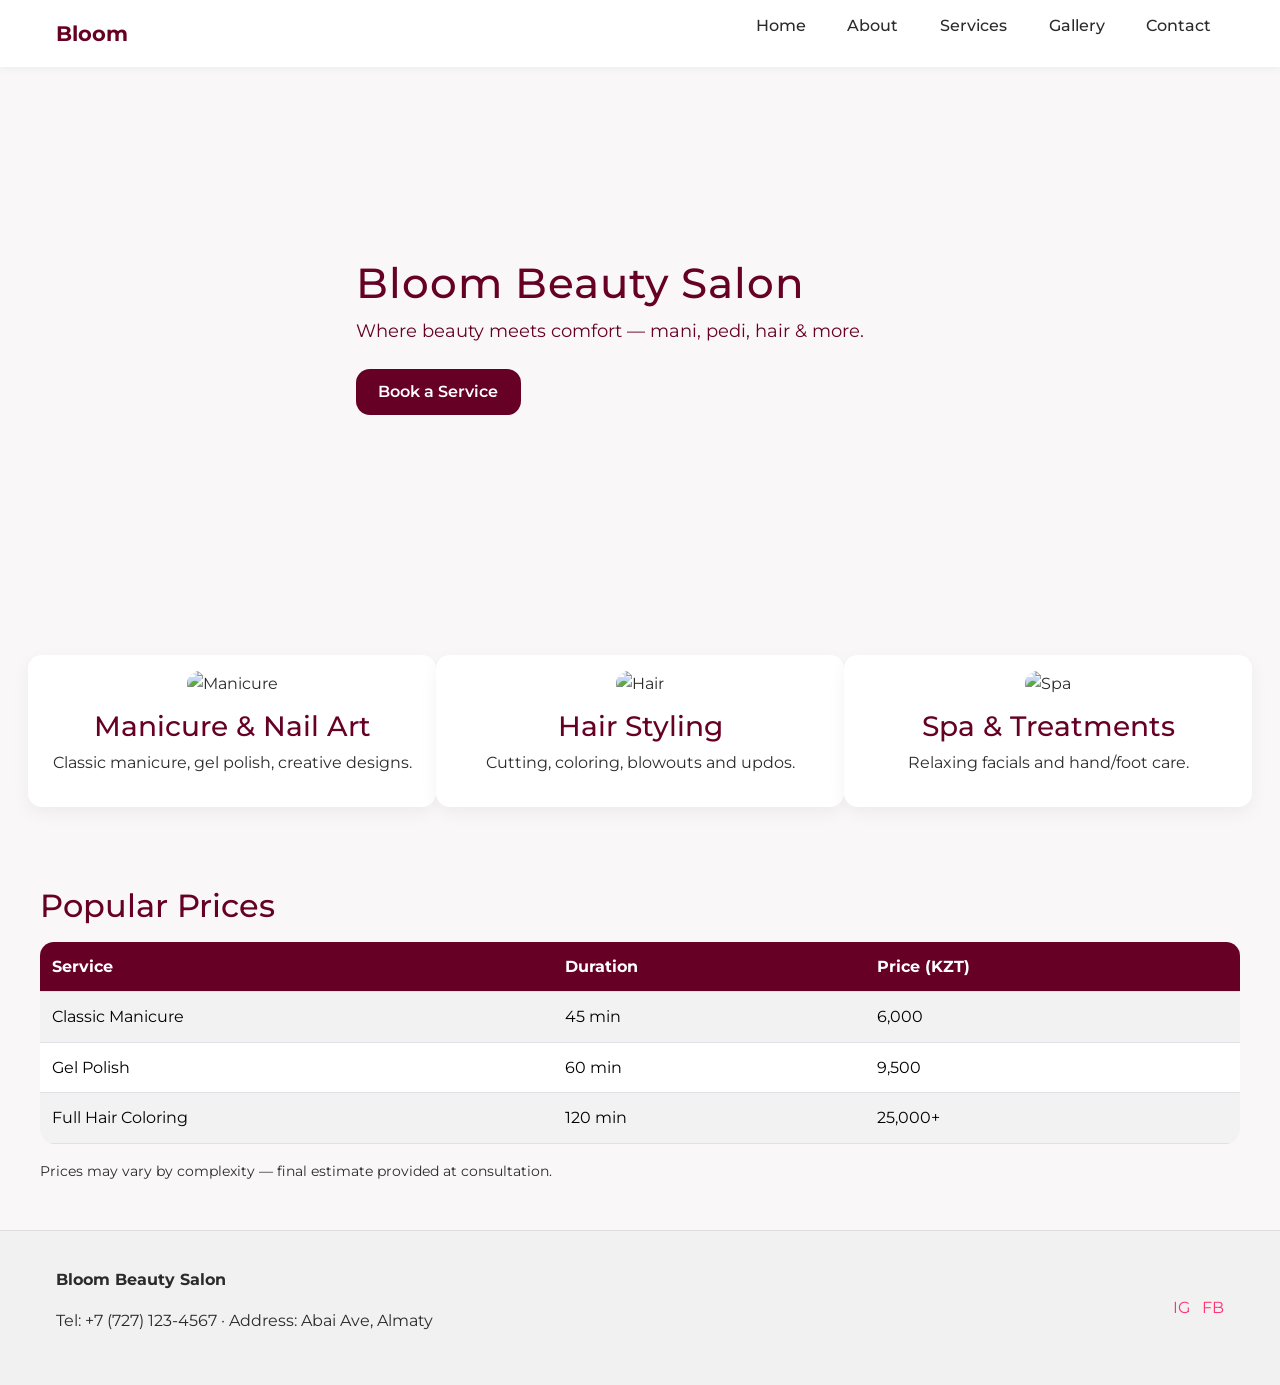
==== index.html @ 1c60db78 "project" ====
<!doctype html>
<html lang="ru">
<head>
  <meta charset="utf-8" />
  <meta name="viewport" content="width=device-width,initial-scale=1" />
  <title>Bloom Beauty Salon — Home</title>
  <link href="https://cdn.jsdelivr.net/npm/bootstrap@5.3.2/dist/css/bootstrap.min.css" rel="stylesheet">
  <link href="https://fonts.googleapis.com/css2?family=Montserrat:wght@300;400;600;700&display=swap" rel="stylesheet">
  <link rel="stylesheet" href="css/style.css">
</head>
<body>
  <header class="site-header">
    <div class="container header-inner">
      <a class="logo" href="index.html">
        <span>Bloom</span>
      </a>

      <nav class="nav" id="mainNav">
        <ul class="nav-list">
          <li><a href="index.html">Home</a></li>
          <li><a href="about.html">About</a></li>
          <li><a href="services.html">Services</a></li>
          <li><a href="gallery.html">Gallery</a></li>
          <li><a href="contact.html">Contact</a></li>
        </ul>
      </nav>

      <button class="nav-toggle" id="navToggle" aria-label="Toggle navigation">☰</button>
    </div>
  </header>

  <main>
    <section class="hero fade-in">
      <div class="hero-bg" style="background-image:url('assets/hero.jpg')" role="img" aria-label="Salon interior"></div>
      <div class="hero-content container">
        <h1>Bloom Beauty Salon</h1>
        <p class="tagline">Where beauty meets comfort — mani, pedi, hair & more.</p>
        <a class="btn btn-primary" href="services.html">Book a Service</a>
      </div>
    </section>

    <section class="features container fade-in">
      <div class="row">
        <article class="col-md-4 feature-card">
          <img src="images/manicure.webp" alt="Manicure" loading="lazy">
          <h3>Manicure & Nail Art</h3>
          <p>Classic manicure, gel polish, creative designs.</p>
        </article>

        <article class="col-md-4 feature-card">
          <img src="images/hairstyle.jpg" alt="Hair" loading="lazy">
          <h3>Hair Styling</h3>
          <p>Cutting, coloring, blowouts and updos.</p>
        </article>

        <article class="col-md-4 feature-card">
          <img src="images/spa.avif" alt="Spa" loading="lazy">
          <h3>Spa & Treatments</h3>
          <p>Relaxing facials and hand/foot care.</p>
        </article>
      </div>
    </section>

    <section class="pricing container fade-in" id="pricing">
      <h2>Popular Prices</h2>
      <div class="table-responsive">
        <table class="table table-striped table-hover">
          <thead>
            <tr>
              <th>Service</th>
              <th>Duration</th>
              <th>Price (KZT)</th>
            </tr>
          </thead>
          <tbody>
            <tr>
              <td>Classic Manicure</td>
              <td>45 min</td>
              <td>6,000</td>
            </tr>
            <tr>
              <td>Gel Polish</td>
              <td>60 min</td>
              <td>9,500</td>
            </tr>
            <tr>
              <td>Full Hair Coloring</td>
              <td>120 min</td>
              <td>25,000+</td>
            </tr>
          </tbody>
        </table>
      </div>
      <p class="muted small">Prices may vary by complexity — final estimate provided at consultation.</p>
    </section>

  </main>

  <footer class="site-footer">
    <div class="container footer-inner">
      <div>
        <p><strong>Bloom Beauty Salon</strong></p>
        <p>Tel: +7 (727) 123-4567 · Address: Abai Ave, Almaty</p>
      </div>
      <div class="social">
        <a href="#" aria-label="Instagram">IG</a>
        <a href="#" aria-label="Facebook">FB</a>
      </div>
    </div>
  </footer>

  <script src="https://code.jquery.com/jquery-3.6.0.min.js"></script>
  <script src="js/script.js"></script>
  <script src="https://cdn.jsdelivr.net/npm/bootstrap@5.3.2/dist/js/bootstrap.bundle.min.js"></script>
</body>
</html>
---- css/style.css ----
:root {
  --brand-deep: #660024;
  --brand-pink: #ff3374;
  --bg: #faf7f8;
  --text: #2b2b2b;
  --text-muted: #555;
  --white: #ffffff;
  --radius: 14px;
  --max-width: 1200px;
  --font-sans: 'Montserrat', sans-serif;
}

/*Global*/
* { box-sizing: border-box; margin: 0; padding: 0; }
html, body { height: 100%; scroll-behavior: smooth; }
body {
  font-family: var(--font-sans);
  background: var(--bg);
  color: var(--text);
  line-height: 1.6;
  -webkit-font-smoothing: antialiased;
}
.container {
  max-width: var(--max-width);
  margin: 0 auto;
  padding: 1rem;
}

/*Header*/
.site-header {
  background: var(--white);
  box-shadow: 0 2px 8px rgba(0,0,0,0.05);
  position: sticky;
  top: 0;
  z-index: 100;
}
.header-inner {
  display: flex;
  justify-content: space-between;
  align-items: center;
  padding: 0.8rem 1rem;
}
.logo {
  display: flex;
  align-items: center;
  gap: 0.5rem;
  text-decoration: none;
  color: var(--brand-deep);
  font-weight: 700;
  font-size: 1.3rem;
}

/* Navigation */
.nav-list {
  list-style: none;
  display: flex;
  gap: 1rem;
}
.nav-list a {
  color: var(--text);
  text-decoration: none;
  padding: 0.5rem 0.8rem;
  border-radius: 8px;
  transition: all 0.3s ease;
  font-weight: 500;
}
.nav-list a:hover,
.nav-list a.active {
  background: var(--brand-pink);
  color: var(--white);
}
.nav-toggle {
  display: none;
  font-size: 1.4rem;
  background: none;
  border: none;
  color: var(--brand-deep);
}

.fade-in {
  opacity: 0;
  transform: translateY(30px);
  transition: all 0.8s ease;
}

.fade-in.visible {
  opacity: 1;
  transform: translateY(0);
}

/* Hero Section */
.hero {
  position: relative;
  display: flex;
  align-items: center;
  min-height: 60vh;
  overflow: hidden;
}
.hero-bg {
  position: absolute;
  inset: 0;
  background-size: cover;
  background-position: center;
  filter: brightness(0.55);
}
.hero-content {
  position: relative;
  z-index: 1;
  color: var(--white);
  padding: 3rem 1rem;
  max-width: 600px;
}
.hero h1 {
  font-size: 2.6rem;
  margin-bottom: 0.5rem;
  letter-spacing: 1px;
  color: var(--brand-deep);
}
.hero p {
  color: var(--brand-deep);
}
.hero {
  opacity: 0;
  transform: translateY(30px);
  animation: heroFade 1.2s ease forwards;
}

@keyframes heroFade {
  to {
    opacity: 1;
    transform: translateY(0);
  }
}

.tagline {
  font-size: 1.1rem;
  margin-bottom: 1.5rem;
  color: #fefefe;
}
.btn {
  display: inline-block;
  padding: 0.7rem 1.4rem;
  background: var(--brand-deep);
  color: var(--white);
  border-radius: var(--radius);
  text-decoration: none;
  font-weight: 600;
  transition: 0.3s;
  border: none;
}
.btn:hover {
  background: var(--brand-pink);
  color: #fff;
}

/* Features */
.features {
  padding: 3rem 0;
}
.feature-card {
  background: var(--white);
  border-radius: var(--radius);
  box-shadow: 0 6px 18px rgba(0,0,0,0.05);
  padding: 1rem;
  text-align: center;
  transition: transform 0.3s ease;
}
.feature-card:hover { transform: translateY(-4px); }
.feature-card img {
  width: 100%;
  height: 180px;
  object-fit: cover;
  border-radius: var(--radius);
  margin-bottom: 0.8rem;
}
.feature-card h3 {
  color: var(--brand-deep);
  margin-bottom: 0.4rem;
}

/* Pricing Table */
.pricing {
  padding: 2rem 0;
}
.pricing h2 {
  color: var(--brand-deep);
  margin-bottom: 1rem;
}
.table {
  background: var(--white);
  border-radius: var(--radius);
  overflow: hidden;
}
.table th {
  background: var(--brand-deep);
  color: #fff;
}
.table td, .table th {
  vertical-align: middle;
  padding: 0.75rem;
}

/* Services Page */
.services-page {
  padding-top: 2rem;
}
.service-grid {
  display: grid;
  grid-template-columns: repeat(3, 1fr);
  gap: 1rem;
}
.service-card {
  background: var(--white);
  padding: 1rem;
  border-radius: var(--radius);
  box-shadow: 0 6px 14px rgba(0,0,0,0.05);
  transition: 0.3s;
}
.service-card:hover {
  transform: translateY(-5px);
}
.service-card:nth-child(odd) {
  border-top: 4px solid var(--brand-deep);
}
.service-card:nth-child(even) {
  border-top: 4px solid var(--brand-pink);
}
.booking-cta {
  margin-top: 2rem;
  background: linear-gradient(90deg, rgba(255,51,116,0.1), rgba(102,0,36,0.05));
  padding: 1rem;
  border-radius: var(--radius);
  text-align: center;
}

/* Gallery */
.gallery-page {
  padding-top: 2rem;
}
.gallery-grid {
  display: grid;
  grid-template-columns: repeat(3, 1fr);
  gap: 0.7rem;
}
.gallery-item img {
  width: 100%;
  height: 240px;
  object-fit: cover;
  border-radius: var(--radius);
  transition: 0.3s ease;
}
.gallery-item img:hover {
  transform: scale(1.02);
}

/* Team (About page)*/
.team-grid .grid {
  display: grid;
  grid-template-columns: repeat(3, 1fr);
  gap: 1rem;
  margin-top: 1rem;
}
.team-card {
  background: var(--white);
  border-radius: var(--radius);
  text-align: center;
  padding: 1rem;
  box-shadow: 0 6px 14px rgba(0,0,0,0.05);
}
.team-card img {
  width: 100%;
  height: 180px;
  border-radius: var(--radius);
  object-fit: cover;
  margin-bottom: 0.6rem;
}
.team-card h4 {
  color: var(--brand-deep);
  margin-bottom: 0.3rem;
}
.team-card p {
  color: var(--text-muted);
}

/* Contact Page */
.contact-page {
  padding-top: 2rem;
}
.contact-form .form-label {
  font-weight: 600;
  color: var(--brand-deep);
}

/* Simple Form Validation */
.error-message {
  color: red;
  font-size: 0.85rem;
  margin-top: 0.25rem;
}

.form-message {
  color: green;
  margin-top: 1rem;
  padding: 1rem;
  background: #f8fff9;
  border-radius: 8px;
  border: 1px solid #d1f7d1;
}
.contact-form input,
.contact-form select,
.contact-form textarea {
  border-radius: var(--radius);
  border: 1px solid #ccc;
}
.contact-form input:focus,
.contact-form select:focus,
.contact-form textarea:focus {
  border-color: var(--brand-pink);
  box-shadow: 0 0 0 3px rgba(255,51,116,0.15);
}
.map-placeholder {
  background: #eaeaea;
  height: 220px;
  border-radius: var(--radius);
  display: flex;
  align-items: center;
  justify-content: center;
  color: var(--text-muted);
  font-size: 0.9rem;
}

/*Footer*/
.site-footer {
  background: #f1f1f1;
  color: var(--text);
  padding: 1.2rem 0;
  border-top: 1px solid #ddd;
}
.footer-inner {
  display: flex;
  justify-content: space-between;
  align-items: center;
}
.footer-inner a {
  color: var(--brand-pink);
  margin-left: 0.5rem;
  text-decoration: none;
}
.footer-inner a:hover { text-decoration: underline; }

/* Responsive */
@media (max-width: 992px) {
  .service-grid { grid-template-columns: repeat(2, 1fr); }
  .gallery-grid { grid-template-columns: repeat(2, 1fr); }
  .team-grid .grid { grid-template-columns: repeat(2, 1fr); }
}
@media (max-width: 700px) {
  .nav-toggle { display: block; }
  .hero { min-height: 45vh; }
  .hero h1 { font-size: 1.8rem; }
  .service-grid, .gallery-grid, .team-grid .grid { grid-template-columns: 1fr; }
  .footer-inner { flex-direction: column; align-items: flex-start; gap: 0.5rem; }
}
@media (max-width: 768px) {
    .nav-toggle {
        display: block;
    }
    
    .nav {
        position: absolute;
        top: 100%;
        left: 0;
        right: 0;
        background: var(--white);
        box-shadow: 0 5px 20px rgba(0,0,0,0.1);
        transform: translateY(-10px);
        opacity: 0;
        visibility: hidden;
        transition: all 0.3s ease;
    }
    
    .nav.show {
        transform: translateY(0);
        opacity: 1;
        visibility: visible;
    }
    
    .nav-list {
        flex-direction: column;
        padding: 1rem 0;
        gap: 0;
    }
    
    .nav-list li {
        margin: 0;
    }
    
    .nav-list a {
        display: block;
        padding: 0.75rem 1.5rem;
        border-bottom: 1px solid #f0f0f0;
    }
    
    .header-inner {
        position: relative;
    }
    
    .nav-list { 
        display: flex !important;
    }
    .testimonial-card {
      padding: 1.5rem;
      margin: 0 0.5rem;
    }
    
    .testimonial-text {
      font-size: 1rem;
    }
}

/* Accessibility */
a:focus, button:focus, input:focus, select:focus, textarea:focus {
  outline: 2px solid rgba(255,51,116,0.4);
  outline-offset: 2px;
}

/* Testimonials Carousel */
.testimonials-section {
  padding: 3rem 0;
}

.testimonial-card {
  background: var(--white);
  padding: 2rem;
  border-radius: var(--radius);
  box-shadow: 0 8px 25px rgba(0,0,0,0.1);
  text-align: center;
  margin: 0 1rem;
  border-top: 4px solid var(--brand-pink);
}

.stars {
  color: #ffc107;
  font-size: 1.2rem;
  margin-bottom: 1rem;
}

.testimonial-text {
  font-size: 1.1rem;
  font-style: italic;
  margin-bottom: 1.5rem;
  color: var(--text);
  line-height: 1.7;
}

.client-info {
  border-top: 1px solid #eee;
  padding-top: 1rem;
}

.client-info strong {
  color: var(--brand-deep);
  display: block;
  margin-bottom: 0.3rem;
}

.client-info span {
  color: var(--text-muted);
  font-size: 0.9rem;
}

/* Carousel Controls */
.carousel-control-prev,
.carousel-control-next {
  width: 5%;
}

.carousel-control-prev-icon,
.carousel-control-next-icon {
  background-color: var(--brand-deep);
  border-radius: 50%;
  padding: 1rem;
}

.carousel-indicators button {
  background-color: var(--brand-pink);
  width: 12px;
  height: 12px;
  border-radius: 50%;
  margin: 0 5px;
}

/* Specialist Ratings */
.specialist-rating {
  color: #ffc107;
  font-size: 0.9rem;
  margin-top: 0.5rem;
  font-weight: 600;
}
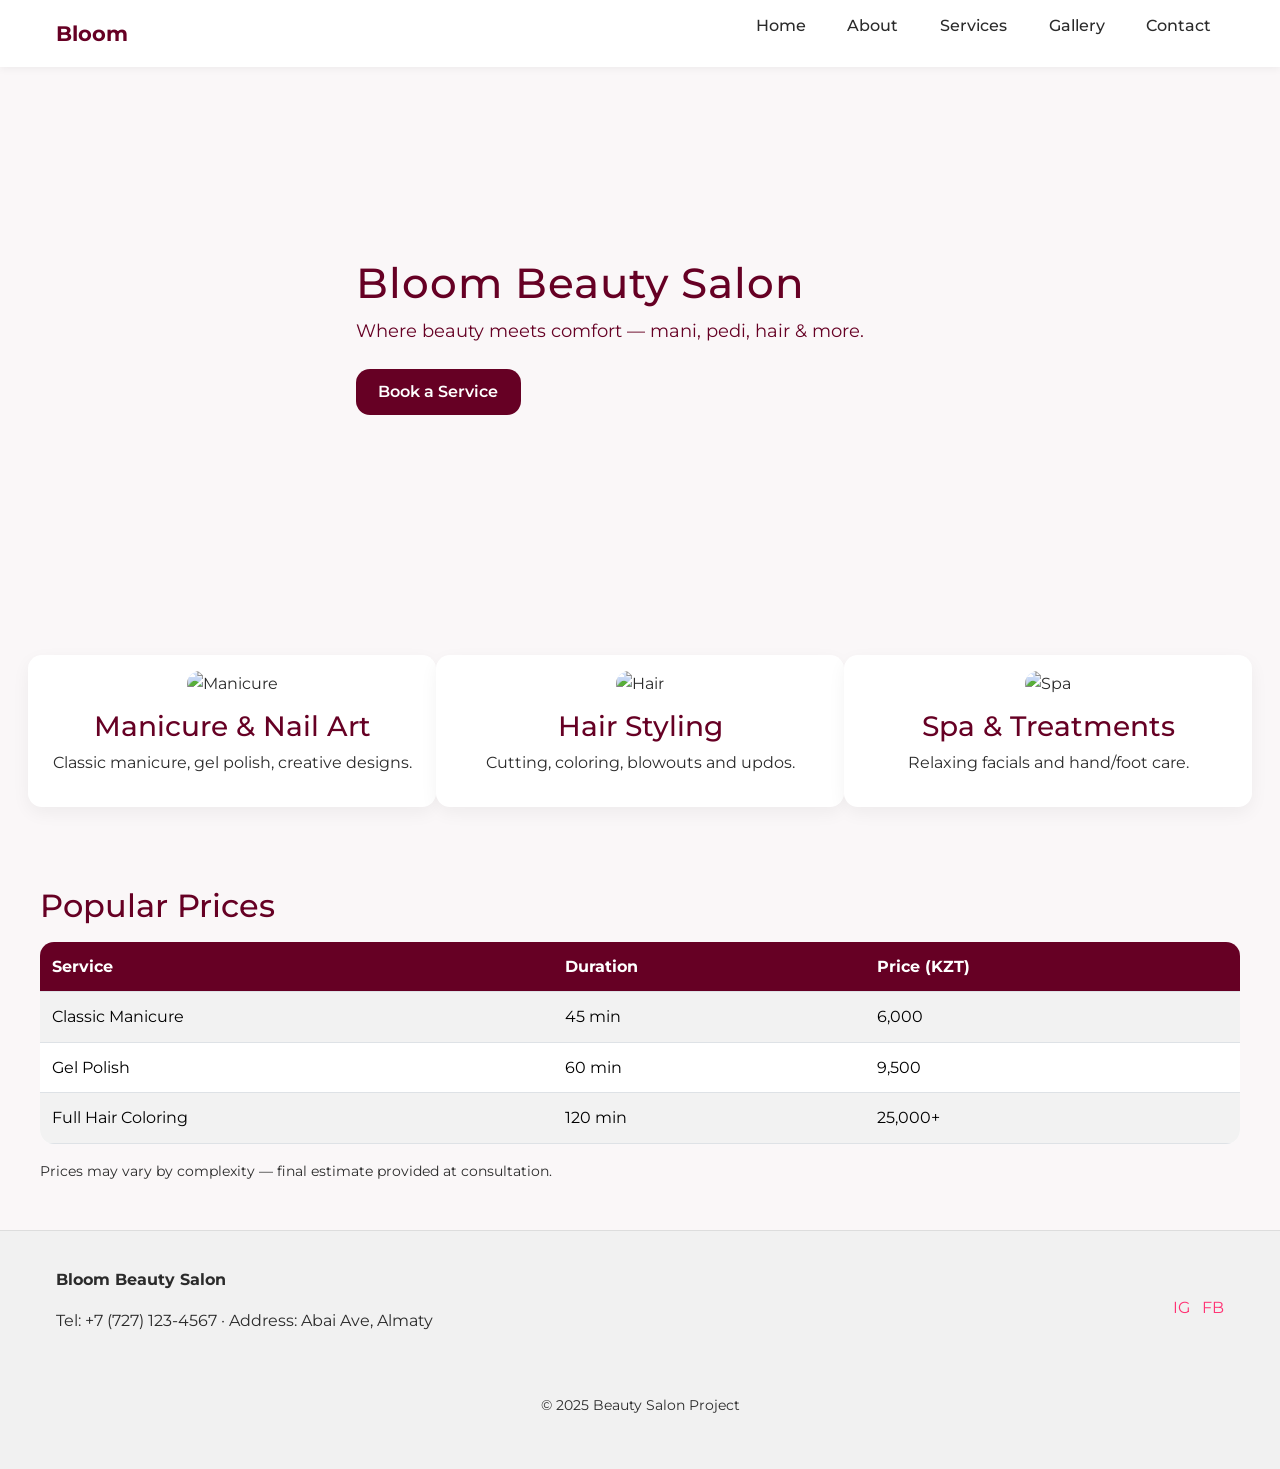
==== commit 07f8138c: "Final Project" ====
--- a/index.html
+++ b/index.html
@@ -33,9 +33,9 @@
     <section class="hero fade-in">
       <div class="hero-bg" style="background-image:url('assets/hero.jpg')" role="img" aria-label="Salon interior"></div>
       <div class="hero-content container">
-        <h1>Bloom Beauty Salon</h1>
-        <p class="tagline">Where beauty meets comfort — mani, pedi, hair & more.</p>
-        <a class="btn btn-primary" href="services.html">Book a Service</a>
+        <h1 class="fade-in">Bloom Beauty Salon</h1>
+        <p class="tagline fade-in">Where beauty meets comfort — mani, pedi, hair & more.</p>
+        <a class="btn btn-primary fade-in" href="services.html">Book a Service</a>
       </div>
     </section>
 
@@ -103,9 +103,12 @@
         <p>Tel: +7 (727) 123-4567 · Address: Abai Ave, Almaty</p>
       </div>
       <div class="social">
-        <a href="#" aria-label="Instagram">IG</a>
-        <a href="#" aria-label="Facebook">FB</a>
+        <a href="https://www.instagram.com/" aria-label="Instagram">IG</a>
+        <a href="https://www.facebook.com/?locale=ru_RU" aria-label="Facebook">FB</a>
       </div>
+    </div>
+    <div class="container copyright">
+      <p>© 2025 Beauty Salon Project</p>
     </div>
   </footer>
 
--- a/css/style.css
+++ b/css/style.css
@@ -199,6 +199,67 @@
   vertical-align: middle;
   padding: 0.75rem;
 }
+th.sortable {
+  cursor: pointer;
+  user-select: none;
+}
+th.sortable:hover {
+  text-decoration: underline;
+}
+
+
+.lightbox {
+  display: none;
+  position: fixed;
+  z-index: 1050;
+  padding-top: 60px;
+  left: 0;
+  top: 0;
+  width: 100%;
+  height: 100%;
+  background-color: rgba(0,0,0,0.9);
+  text-align: center;
+}
+
+.lightbox-img {
+  max-width: 90%;
+  max-height: 80vh;
+  border-radius: 10px;
+  box-shadow: 0 0 20px rgba(255,255,255,0.2);
+}
+
+.close {
+  position: absolute;
+  top: 20px;
+  right: 40px;
+  font-size: 40px;
+  color: #fff;
+  cursor: pointer;
+}
+
+.lightbox-controls {
+  position: absolute;
+  width: 100%;
+  top: 50%;
+  transform: translateY(-50%);
+  display: flex;
+  justify-content: space-between;
+  padding: 0 40px;
+}
+
+.lightbox-controls .prev,
+.lightbox-controls .next {
+  color: white;
+  font-size: 2.5rem;
+  cursor: pointer;
+  user-select: none;
+  transition: color 0.3s;
+}
+
+.lightbox-controls .prev:hover,
+.lightbox-controls .next:hover {
+  color: #ff69b4;
+}
 
 /* Services Page */
 .services-page {
@@ -297,6 +358,8 @@
   font-size: 0.85rem;
   margin-top: 0.25rem;
 }
+.is-valid { border-color: #28a745 !important; }
+.is-invalid { border-color: #dc3545 !important; }
 
 .form-message {
   color: green;
@@ -347,6 +410,12 @@
   text-decoration: none;
 }
 .footer-inner a:hover { text-decoration: underline; }
+.copyright {
+  text-align: center;
+  margin-top: 0.8rem;
+  color: var(--text);
+  font-size: 0.9rem;
+}
 
 /* Responsive */
 @media (max-width: 992px) {
